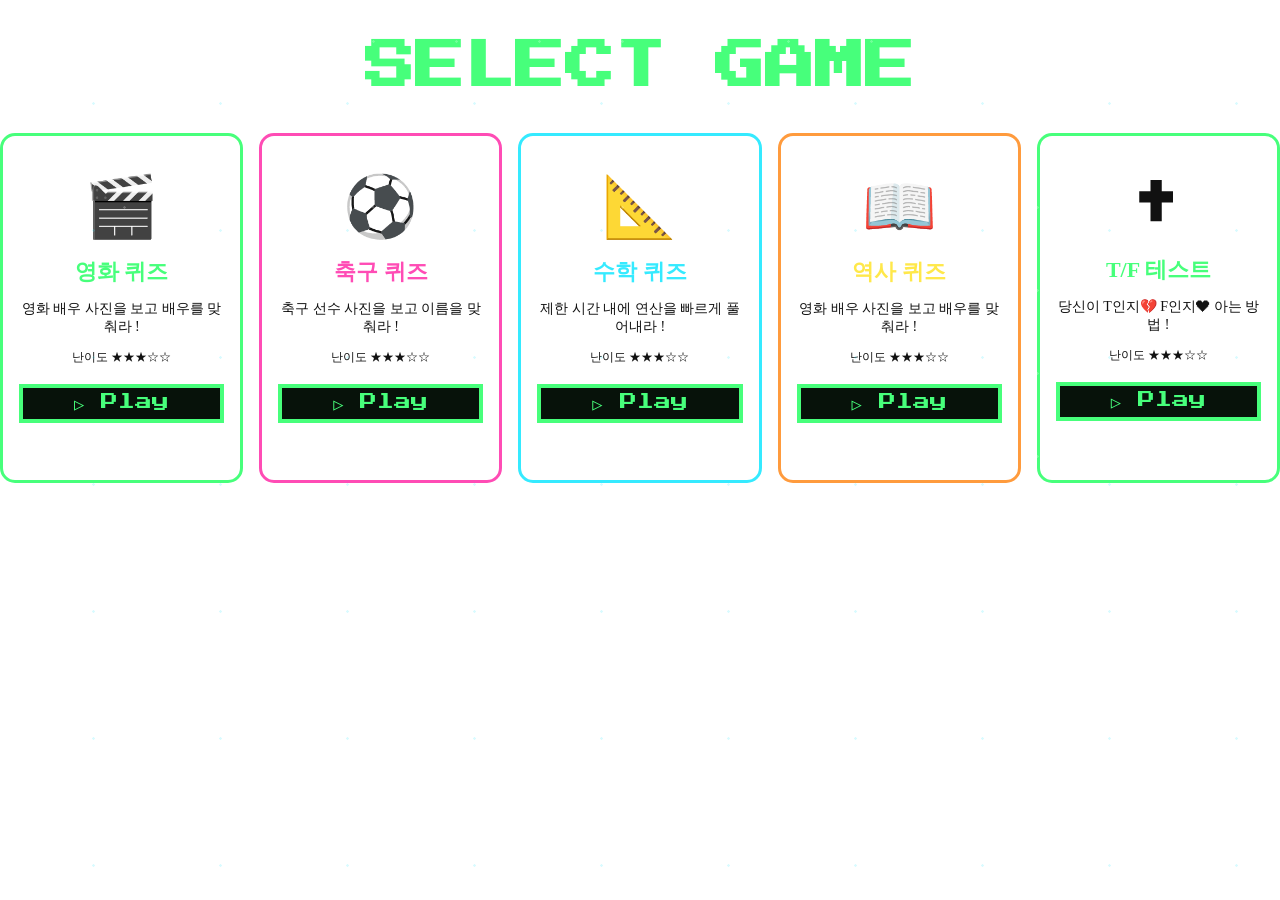
==== quiz-selection/index.html @ e146cbcf "Fix : 수학 화면 넘어가기" ====
<!DOCTYPE html>
<html lang="ko">
<head>
  <meta charset="UTF-8">
  <meta name="viewport" content="width=device-width, initial-scale=1.0">
  <link rel="stylesheet" href="style.css">
  <link rel="preconnect" href="https://fonts.googleapis.com">
  <link rel="preconnect" href="https://fonts.gstatic.com" crossorigin>
  <link href="https://fonts.googleapis.com/css2?family=Noto+Sans:ital,wght@0,100..900;1,100..900&family=Press+Start+2P&display=swap" rel="stylesheet">
</head>
<body>

            <!-- 퀴즈 고르는 섹션 -->


</section>
<section id = "quiz-section">

  <h2 class = "select-game">SELECT GAME</h2>


 <div class = "game-grid">
  <article class="Moviequiz-card">
   <div class = icon>🎬</div>
   <h3> 영화 퀴즈 </h3>
   <p> 영화 배우 사진을 보고 배우를 맞춰라 !</p>
   <div class = difficulty>난이도 ★★★☆☆</div>
   <br>
   <button class="play-button">▷ Play</button> 
   <!-- onclick으로 각각 문제들 연결 -->


 </article>


 <article class="Footballquiz-card">
  <div class = icon>⚽</div>
  <h3> 축구 퀴즈 </h3>
  <p> 축구 선수 사진을 보고 이름을 맞춰라 !</p>
  <div class = difficulty>난이도 ★★★☆☆</div>
  <br>
  <button class="play-button" data-link="quiz-football/football-quiz.html" >▷ Play</button>


 </article>
 <article class="Mathquiz-card">
  <div class = icon>📐</div>
  <h3> 수학 퀴즈 </h3>
  <p> 제한 시간 내에 연산을 빠르게 풀어내라 !</p>
  <div class = difficulty>난이도 ★★★☆☆</div>
  <br>
  <button class="play-button" data-link="math-quiz/math-quizs/math.html" >▷ Play</button>


 </article>
 <article class="Historyquiz-card">
  <div class = icon>📖</div>
  <h3> 역사 퀴즈 </h3>
  <p> 영화 배우 사진을 보고 배우를 맞춰라 !</p>
  <div class = difficulty>난이도 ★★★☆☆</div>
  <br>
  <button class="play-button">▷ Play</button>


 </article>

 <article class="Moviequiz-card">
  <div class = icon>✝</div>
  <h3> T/F 테스트 </h3>
  <p> 당신이 T인지💔 F인지❤ 아는 방법 !</p>
  <div class = difficulty>난이도 ★★★☆☆</div>
  <br>
  <button class="play-button">▷ Play</button>


 </article>

</div>

</section>



   
          
    <footer>
    </footer>
    <script src="script.js"></script>
</body>
</html>
---- quiz-selection/style.css ----
/* CSS 변수 (다크 모드 및 공통 스타일에 활용) */
:root {
  --bg-color: #ffffff;
  --text-color: #111111;
  --card-bg: #f9f9f9;
  --neon-green : #47ff7b;
  --neon-pink: #ff4cb5;
  --neon-cyan: #35eaff;
  --neon-yellow: #ffe84a;
  --neon-orange: #ff9b3d;

}



* {
  box-sizing : border-box;  
}

body {
  background-color: var(--bg-color);
  color: var(--text-color);
  margin: 0;
}

#quiz-section::before {
  content : "";
  position : absolute;
  inset : 0;
  background-image:
    radial-gradient(circle, rgba(255,255,255,.8) 1px, transparent 1.5px),
    radial-gradient(circle, rgba(53,234,255,.65) 1px, transparent 1.5px);
  background-size: 83px 83px, 127px 127px;
  background-position: 0 0, 30px 40px;
  opacity: .28;
  pointer-events : none; 
  /* ^^^ 배경 때문에 onclick이 막히는 걸 방지 */

}





/* 표지 아래 헤더 부분 */

.select-game {font-size:50px; text-align:center; color : var(--neon-green); font-family : "Press Start 2P", monospace;}

.game-grid { display: grid; grid-template-columns: repeat(5, minmax(0, 1fr)); gap: 16px; }

@media (max-width: 768px) {
  .game-grid {
    grid-template-columns: repeat(2, 1fr);
  }
}

.Moviequiz-card {
  --accent: var(--neon-green);
  min-height : 350px;
  display : flex;
  flex-direction : column;
  padding : 20px 16px;
  border : 3px solid var(--accent);
  border-radius : 15px;
  box-shadow : 0 0 0 rgba(0,0,0,0);
}

.Moviequiz-card:hover {
  transform : translateY(-10px);
}

.icon {
  font-size : 60px; 
  text-align : center; 
  padding : 15px;
}
.Moviequiz-card h3 { margin: 0 0 13px; text-align: center; color: #47ff7b; font-size: 22px; }
.Moviequiz-card p { margin: 0 0 13px; text-align: center;  font-size: 14px; }
.difficulty {font-size : 12px; text-align : center;}
.play-button {font-size : 17px; padding : 5px; border : 4px solid #47ff7b; background-color : #07120a; color : #47ff7b; font-family : "Press Start 2P", monospace;}

.Footballquiz-card {
  --accent: var(--neon-pink);
  min-height : 350px;
  display : flex;
  flex-direction : column;
  padding : 20px 16px;
  border : 3px solid var(--accent);
  border-radius : 15px;
  box-shadow : 0 0 0 rgba(0,0,0,0);
}

.Footballquiz-card:hover {
  transform : translateY(-10px);
}

.Footballquiz-card h3 { margin: 0 0 13px; text-align: center; color: #ff4cb5; font-size: 22px; }
.Footballquiz-card p { margin: 0 0 13px; text-align: center;  font-size: 14px; }
.difficulty {font-size : 12px; text-align : center;}

.Mathquiz-card {
  --accent: var(--neon-cyan);
  min-height : 350px;
  display : flex;
  flex-direction : column;
  padding : 20px 16px;
  border : 3px solid var(--accent);
  border-radius : 15px;
  box-shadow : 0 0 0 rgba(0,0,0,0);
}

.Mathquiz-card:hover {
  transform : translateY(-10px);
}

.Mathquiz-card h3 { margin: 0 0 13px; text-align: center; color:  #35eaff; font-size: 22px; }
.Mathquiz-card p { margin: 0 0 13px; text-align: center;  font-size: 14px; }
.difficulty {font-size : 12px; text-align : center;}

.Historyquiz-card {
  --accent: var(--neon-orange);
  min-height : 350px;
  display : flex;
  flex-direction : column;
  padding : 20px 16px;
  border : 3px solid var(--accent);
  border-radius : 15px;
  box-shadow : 0 0 0 rgba(0,0,0,0);
}

.Historyquiz-card:hover {
  transform : translateY(-10px);
}

.Historyquiz-card h3 { margin: 0 0 13px; text-align: center; color: #ffe84a;font-size: 22px; }
.Historyquiz-card p { margin: 0 0 13px; text-align: center;  font-size: 14px; }
.difficulty {font-size : 12px; text-align : center;}


@media (prefers-color-scheme: dark) {
  :root {
      --bg-color: #121212;
      --text-color: #f1f1f1;
      --card-bg: #1e1e1e;
  }
}
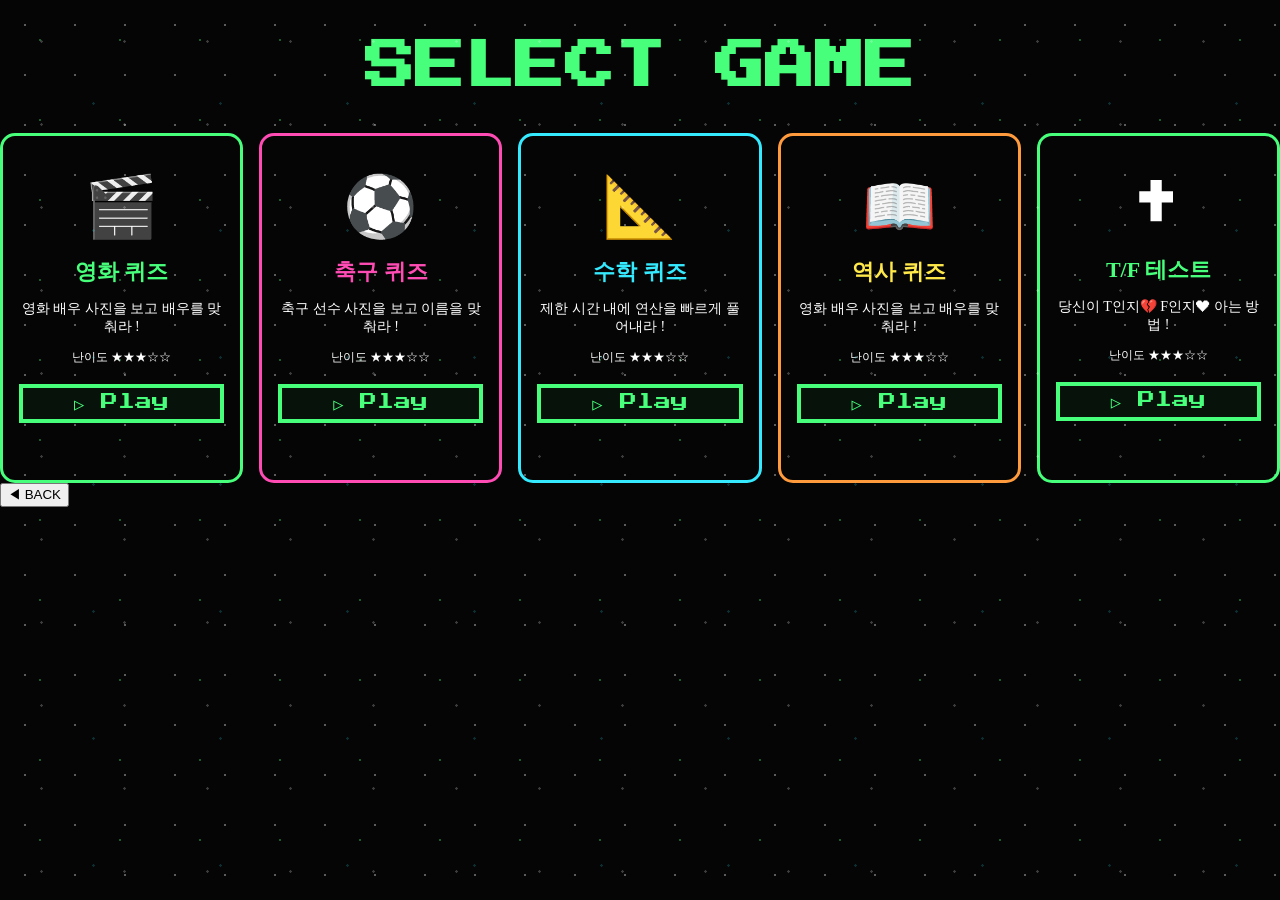
==== commit 97159ad6: "Feat : 퀴즈 섹션 뒤로 가기 추가" ====
--- a/quiz-selection/index.html
+++ b/quiz-selection/index.html
@@ -79,12 +79,15 @@
 
 </section>
 
-
+<button class = "back-button" onclick="movePage('../index.html')">
+  ◀ BACK
+</button>
 
    
           
     <footer>
     </footer>
     <script src="script.js"></script>
+    <script src="button-mechanism.js"></script>
 </body>
 </html>
--- a/quiz-selection/style.css
+++ b/quiz-selection/style.css
@@ -38,6 +38,48 @@
 
 }
 
+
+body {
+  background-color : #050505;
+  color : white;
+  overflow-x: hidden;
+
+}
+
+body::before {
+  content : "";
+  position : fixed;
+  top : 0;
+  left : 0;
+
+  width : 100%;
+  height : 200%;
+  
+  background-image : 
+    radial-gradient(white 1px, transparent 1px),
+    radial-gradient(#47ff7b 1px, transparent 1px);
+
+  background-size : 50px 50px, 80px 80px;
+
+  animation : starMove 15s linear infinite;
+
+  opacity : 0.35;
+
+  pointer-events : none;
+
+  z-index : -1;
+}
+
+@keyframes starMove {
+  from {
+    transform : translateY(-50%);
+
+  }
+
+  to {
+    transform : translateY(0);
+  }
+}
 
 
 
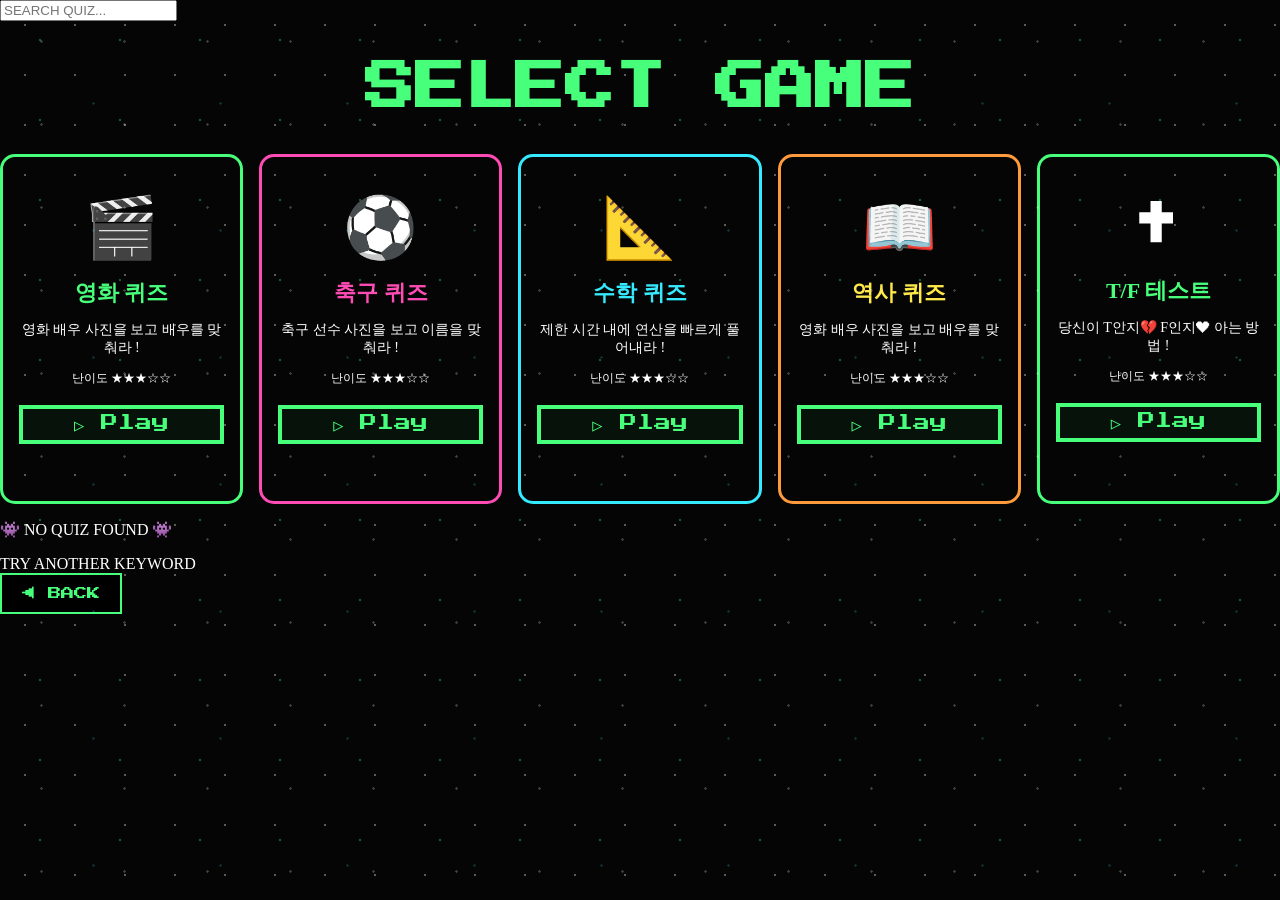
==== commit e4fe351e: "Feat : 검색 기능 추가 html" ====
--- a/quiz-selection/index.html
+++ b/quiz-selection/index.html
@@ -10,17 +10,24 @@
 </head>
 <body>
 
+<!-- 퀴즈 검색 버튼 -->
+
+<div class = "search-box">
+  <input type="text" id="quiz-search" placeholder ="SEARCH QUIZ...">
+</div>
+
+
             <!-- 퀴즈 고르는 섹션 -->
 
 
-</section>
-<section id = "quiz-section">
+
+<section id = "quiz-section"> 
 
   <h2 class = "select-game">SELECT GAME</h2>
 
 
  <div class = "game-grid">
-  <article class="Moviequiz-card">
+  <article class="Moviequiz-card quiz-card">
    <div class = icon>🎬</div>
    <h3> 영화 퀴즈 </h3>
    <p> 영화 배우 사진을 보고 배우를 맞춰라 !</p>
@@ -33,7 +40,7 @@
  </article>
 
 
- <article class="Footballquiz-card">
+ <article class="Footballquiz-card quiz-card">
   <div class = icon>⚽</div>
   <h3> 축구 퀴즈 </h3>
   <p> 축구 선수 사진을 보고 이름을 맞춰라 !</p>
@@ -43,7 +50,7 @@
 
 
  </article>
- <article class="Mathquiz-card">
+ <article class="Mathquiz-card quiz-card">
   <div class = icon>📐</div>
   <h3> 수학 퀴즈 </h3>
   <p> 제한 시간 내에 연산을 빠르게 풀어내라 !</p>
@@ -53,7 +60,7 @@
 
 
  </article>
- <article class="Historyquiz-card">
+ <article class="Historyquiz-card quiz-card">
   <div class = icon>📖</div>
   <h3> 역사 퀴즈 </h3>
   <p> 영화 배우 사진을 보고 배우를 맞춰라 !</p>
@@ -64,7 +71,7 @@
 
  </article>
 
- <article class="Moviequiz-card">
+ <article class="Moviequiz-card quiz-card">
   <div class = icon>✝</div>
   <h3> T/F 테스트 </h3>
   <p> 당신이 T인지💔 F인지❤ 아는 방법 !</p>
@@ -75,6 +82,11 @@
 
  </article>
 
+</div>
+<!-- 검색 결과가 없을 때 -->
+<div id="no-result">
+  <p>👾 NO QUIZ FOUND 👾</p>
+  <span>TRY ANOTHER KEYWORD</span>
 </div>
 
 </section>
@@ -87,7 +99,7 @@
           
     <footer>
     </footer>
-    <script src="script.js"></script>
+    <script src="./script.js"></script>
     <script src="button-mechanism.js"></script>
 </body>
 </html>
--- a/quiz-selection/style.css
+++ b/quiz-selection/style.css
@@ -81,7 +81,28 @@
   }
 }
 
-
+.back-button {
+  padding: 12px 20px;
+
+  background-color: black;
+  color: #47ff7b;
+
+  border: 2px solid #47ff7b;
+
+  font-family: "Press Start 2P", monospace;
+
+  cursor: pointer;
+
+  transition: 0.2s;
+}
+
+.back-button:hover {
+  box-shadow:
+    0 0 10px #47ff7b,
+    0 0 20px #47ff7b;
+
+  transform: translateX(-5px);
+}
 
 
 /* 표지 아래 헤더 부분 */
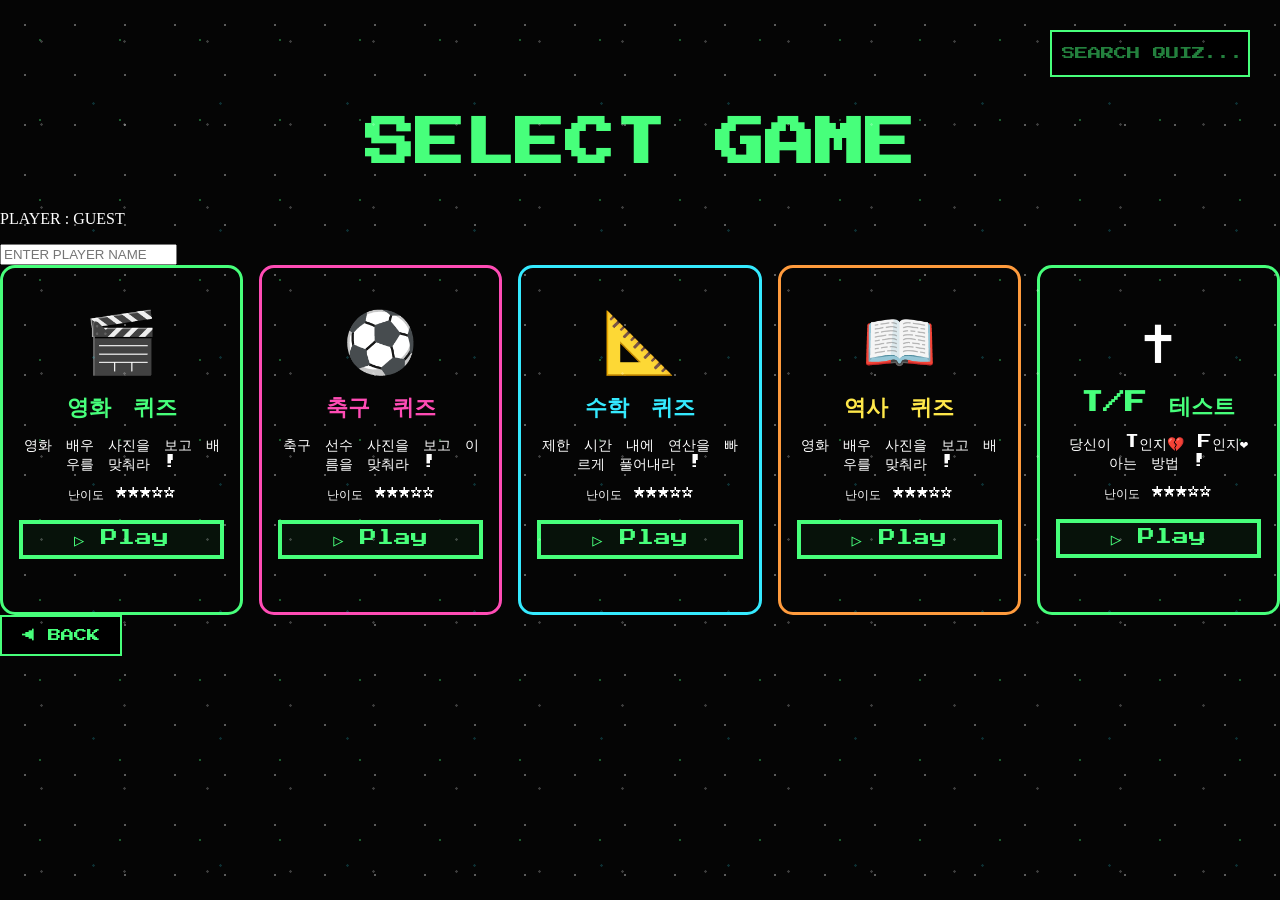
==== commit 04e01ed7: "Fix : 로그인 유저 넣기" ====
--- a/quiz-selection/index.html
+++ b/quiz-selection/index.html
@@ -17,6 +17,8 @@
 </div>
 
 
+
+
             <!-- 퀴즈 고르는 섹션 -->
 
 
@@ -25,6 +27,22 @@
 
   <h2 class = "select-game">SELECT GAME</h2>
 
+
+  <div class="player-login">
+
+    <p id="player-name">
+      PLAYER : GUEST
+    </p>
+  
+    <input
+      type="text"
+      id="nickname"
+      maxlength="10"
+      placeholder="ENTER PLAYER NAME"
+      autocomplete="off"
+    >
+  
+  </div>
 
  <div class = "game-grid">
   <article class="Moviequiz-card quiz-card">
@@ -99,6 +117,7 @@
           
     <footer>
     </footer>
+    <script src="../user-storage/user-storage.js"></script>
     <script src="./script.js"></script>
     <script src="button-mechanism.js"></script>
 </body>
--- a/quiz-selection/style.css
+++ b/quiz-selection/style.css
@@ -81,6 +81,57 @@
   }
 }
 
+/* 검색 기능 */
+
+.search-box {
+  display: flex;
+  justify-content: right;
+
+  margin: 30px 0;
+}
+
+#quiz-search {
+  width: 200px;
+
+  margin : 0px 30px 0px 0px;
+  padding: 15px 10px;
+  
+
+  background-color: black;
+  color: #47ff7b;
+
+  border: 2px solid #47ff7b;
+
+  font-family: "Press Start 2P", monospace;
+
+  outline: none;
+}
+
+#quiz-search::placeholder {
+  color: #47ff7b;
+  opacity: 0.5;
+}
+
+#quiz-search:focus {
+  box-shadow:
+    0 0 10px #47ff7b,
+    0 0 20px #47ff7b;
+}
+
+#no-result {
+  display : none;
+
+  text-align : center;
+  margin : 50px 0;
+
+  color : #47ff7b;
+
+  font-family: "Press Start 2P", monospace;
+  font-size: 18px;
+}
+
+
+/* 뒤로 가기 버튼 */
 .back-button {
   padding: 12px 20px;
 
@@ -104,6 +155,19 @@
   transform: translateX(-5px);
 }
 
+.player-register {
+  padding: 12px 20px;
+
+  color: #47ff7b;
+
+  /* border: 2px solid #47ff7b; */
+
+  font-family: "Press Start 2P", monospace;
+
+  cursor: pointer;
+
+  transition: 0.2s;
+}
 
 /* 표지 아래 헤더 부분 */
 
@@ -126,6 +190,8 @@
   border : 3px solid var(--accent);
   border-radius : 15px;
   box-shadow : 0 0 0 rgba(0,0,0,0);
+  font-family: "Press Start 2P", monospace;
+  color : white;
 }
 
 .Moviequiz-card:hover {
@@ -151,6 +217,8 @@
   border : 3px solid var(--accent);
   border-radius : 15px;
   box-shadow : 0 0 0 rgba(0,0,0,0);
+  font-family: "Press Start 2P", monospace;
+  color : white;
 }
 
 .Footballquiz-card:hover {
@@ -170,6 +238,9 @@
   border : 3px solid var(--accent);
   border-radius : 15px;
   box-shadow : 0 0 0 rgba(0,0,0,0);
+  font-family: "Press Start 2P", monospace;
+  color : white;
+
 }
 
 .Mathquiz-card:hover {
@@ -189,6 +260,9 @@
   border : 3px solid var(--accent);
   border-radius : 15px;
   box-shadow : 0 0 0 rgba(0,0,0,0);
+  font-family: "Press Start 2P", monospace;
+  color : white;
+
 }
 
 .Historyquiz-card:hover {
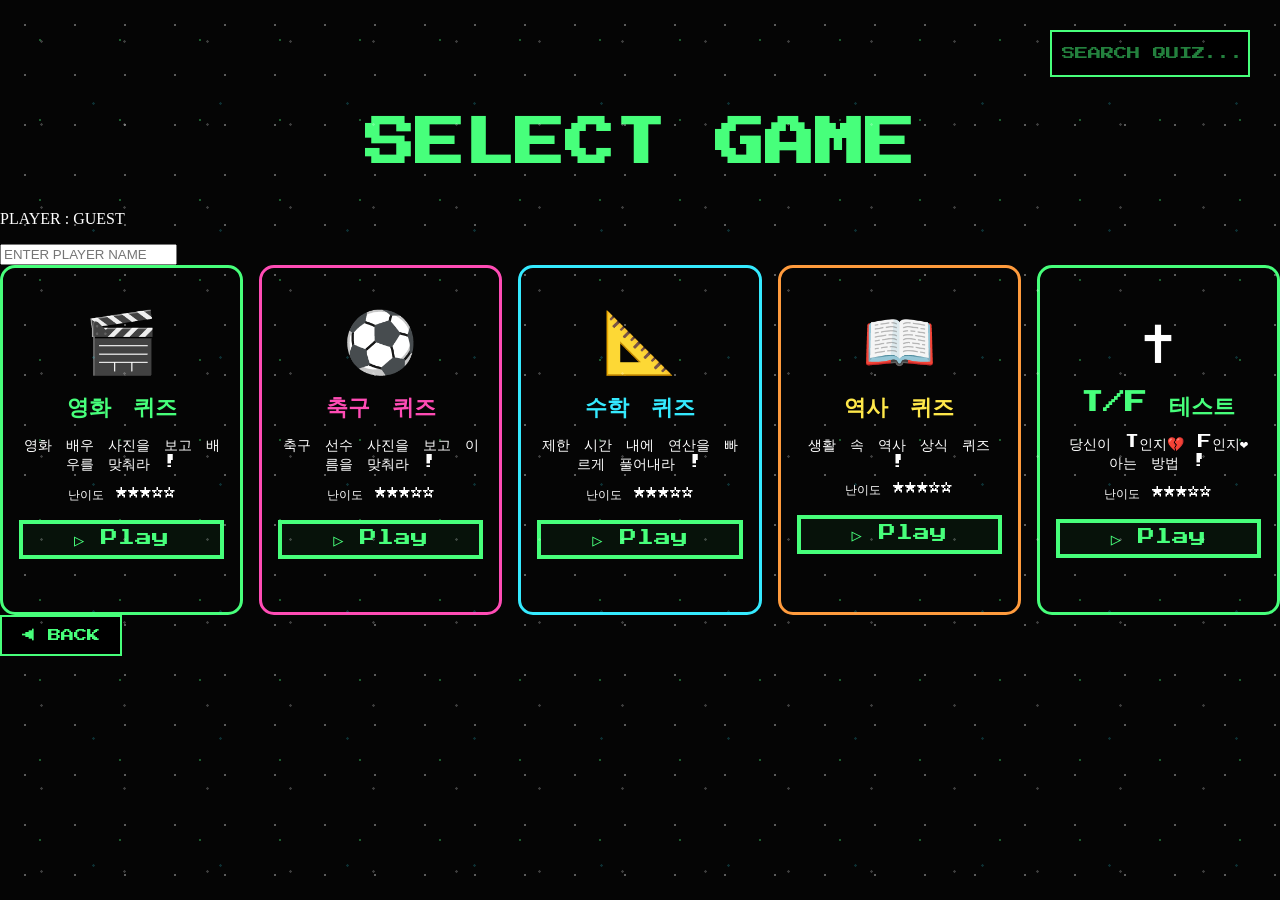
==== commit 161c481e: "Add history quiz: 생활 속 역사 상식 퀴즈" ====
--- a/quiz-selection/index.html
+++ b/quiz-selection/index.html
@@ -51,7 +51,7 @@
    <p> 영화 배우 사진을 보고 배우를 맞춰라 !</p>
    <div class = difficulty>난이도 ★★★☆☆</div>
    <br>
-   <button class="play-button">▷ Play</button> 
+   <button class="play-button" data-link="quiz-movie/movie-quiz.html">▷ Play</button> 
    <!-- onclick으로 각각 문제들 연결 -->
 
 
@@ -81,10 +81,10 @@
  <article class="Historyquiz-card quiz-card">
   <div class = icon>📖</div>
   <h3> 역사 퀴즈 </h3>
-  <p> 영화 배우 사진을 보고 배우를 맞춰라 !</p>
+  <p> 생활 속 역사 상식 퀴즈 !</p>
   <div class = difficulty>난이도 ★★★☆☆</div>
   <br>
-  <button class="play-button">▷ Play</button>
+  <button class="play-button" data-link="quiz-history/index.html" >▷ Play</button>
 
 
  </article>
@@ -117,7 +117,7 @@
           
     <footer>
     </footer>
-    <script src="../user-storage/user-storage.js"></script>
+    <script src="./user-storage/user-storage.js"></script>
     <script src="./script.js"></script>
     <script src="button-mechanism.js"></script>
 </body>
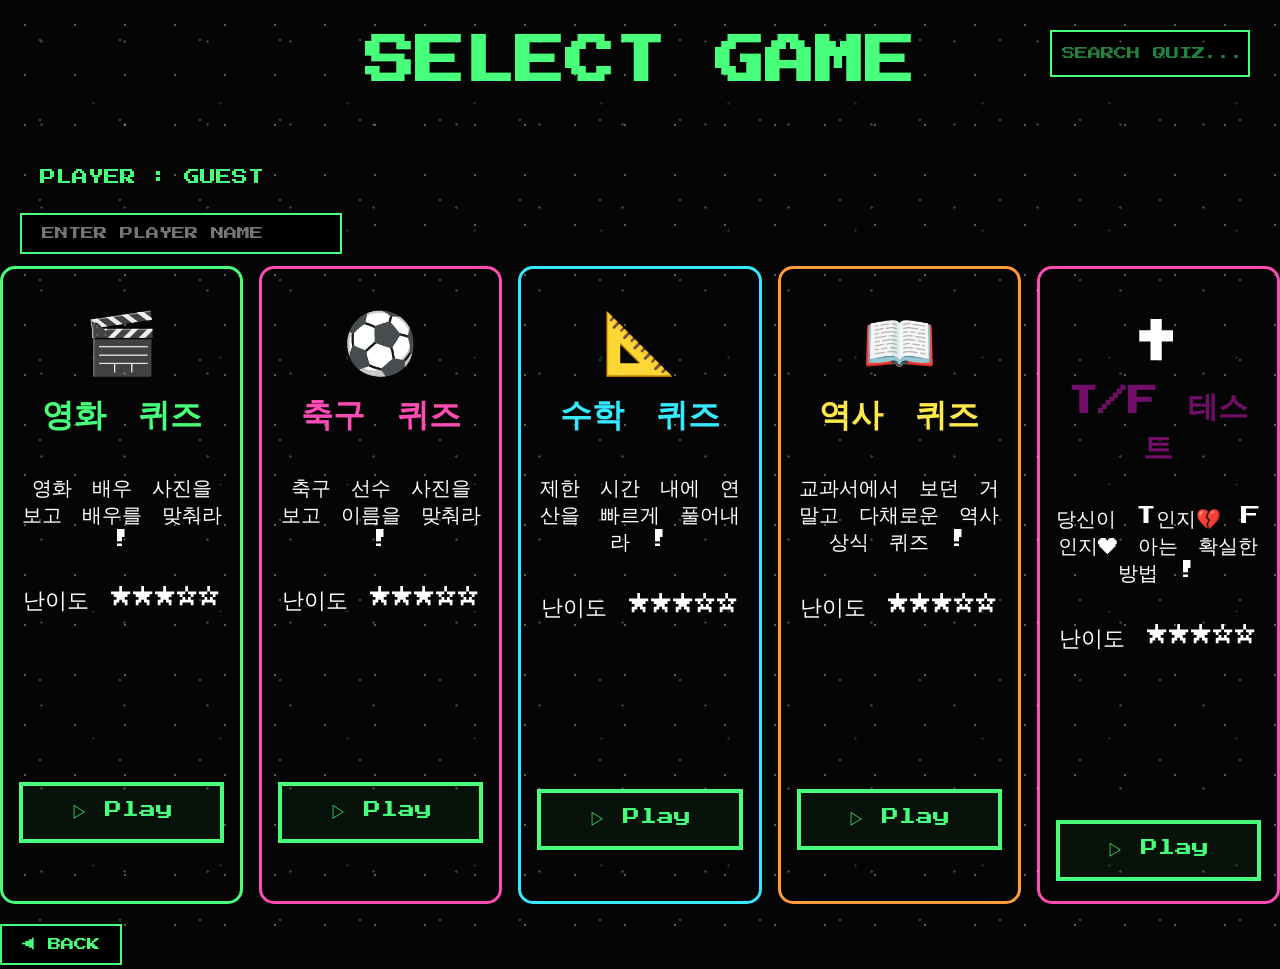
==== commit b3a9377b: "Feat : 디테일하게 디자인 다듬기" ====
--- a/quiz-selection/index.html
+++ b/quiz-selection/index.html
@@ -60,8 +60,8 @@
 
  <article class="Footballquiz-card quiz-card">
   <div class = icon>⚽</div>
-  <h3> 축구 퀴즈 </h3>
-  <p> 축구 선수 사진을 보고 이름을 맞춰라 !</p>
+  <h3 class = "titles"> 축구 퀴즈 </h3>
+  <p class = "details"> 축구 선수 사진을 보고 이름을 맞춰라 !</p>
   <div class = difficulty>난이도 ★★★☆☆</div>
   <br>
   <button class="play-button" data-link="quiz-football/football-quiz.html" >▷ Play</button>
@@ -81,7 +81,7 @@
  <article class="Historyquiz-card quiz-card">
   <div class = icon>📖</div>
   <h3> 역사 퀴즈 </h3>
-  <p> 생활 속 역사 상식 퀴즈 !</p>
+  <p> 교과서에서 보던 거 말고 다채로운 역사 상식 퀴즈 !</p>
   <div class = difficulty>난이도 ★★★☆☆</div>
   <br>
   <button class="play-button" data-link="quiz-history/index.html" >▷ Play</button>
@@ -89,13 +89,13 @@
 
  </article>
 
- <article class="Moviequiz-card quiz-card">
+ <article class="TFquiz-card quiz-card">
   <div class = icon>✝</div>
   <h3> T/F 테스트 </h3>
-  <p> 당신이 T인지💔 F인지❤ 아는 방법 !</p>
+  <p> 당신이 T인지💔 F인지❤ 아는 확실한 방법 !</p>
   <div class = difficulty>난이도 ★★★☆☆</div>
   <br>
-  <button class="play-button">▷ Play</button>
+  <button class="play-button" data-link="quiz-tf/tf-quiz.html">▷ Play</button>
 
 
  </article>
@@ -121,4 +121,4 @@
     <script src="./script.js"></script>
     <script src="button-mechanism.js"></script>
 </body>
-</html>+</html>
--- a/quiz-selection/style.css
+++ b/quiz-selection/style.css
@@ -130,6 +130,48 @@
   font-size: 18px;
 }
 
+.player-login {
+  padding: 12px 20px;
+
+  color: #47ff7b;
+  
+
+  font-family: "Press Start 2P", monospace;
+
+  cursor: pointer;
+
+  transition: 0.2s;
+}
+
+#player-name {
+  padding: 12px 20px;
+
+  color: #47ff7b;
+
+  font-family: "Press Start 2P", monospace;
+
+  cursor: pointer;
+
+  transition: 0.2s;
+
+}
+
+#nickname {
+  padding: 12px 20px;
+
+  background-color: black;
+  color: #47ff7b;
+
+  border: 2px solid #47ff7b;
+
+
+  font-family: "Press Start 2P", monospace;
+
+  cursor: pointer;
+
+  transition: 0.2s;
+}
+
 
 /* 뒤로 가기 버튼 */
 .back-button {
@@ -145,6 +187,8 @@
   cursor: pointer;
 
   transition: 0.2s;
+
+  margin-top : 20px;
 }
 
 .back-button:hover {
@@ -171,7 +215,7 @@
 
 /* 표지 아래 헤더 부분 */
 
-.select-game {font-size:50px; text-align:center; color : var(--neon-green); font-family : "Press Start 2P", monospace;}
+.select-game {font-size:50px; text-align:center; color : var(--neon-green); font-family : "Press Start 2P", monospace; margin-top : -70px;}
 
 .game-grid { display: grid; grid-template-columns: repeat(5, minmax(0, 1fr)); gap: 16px; }
 
@@ -183,7 +227,7 @@
 
 .Moviequiz-card {
   --accent: var(--neon-green);
-  min-height : 350px;
+  min-height : 60vh;
   display : flex;
   flex-direction : column;
   padding : 20px 16px;
@@ -203,10 +247,18 @@
   text-align : center; 
   padding : 15px;
 }
-.Moviequiz-card h3 { margin: 0 0 13px; text-align: center; color: #47ff7b; font-size: 22px; }
-.Moviequiz-card p { margin: 0 0 13px; text-align: center;  font-size: 14px; }
-.difficulty {font-size : 12px; text-align : center;}
-.play-button {font-size : 17px; padding : 5px; border : 4px solid #47ff7b; background-color : #07120a; color : #47ff7b; font-family : "Press Start 2P", monospace;}
+.Moviequiz-card h3 { margin: 0 0 13px; text-align: center; color: #47ff7b; font-size: 32px; }
+.Moviequiz-card p { margin: 0 0 13px; text-align: center;  font-size: 20px; margin-top : 24px;}
+.difficulty {font-size : 22px; text-align : center; margin-top : 24px;}
+.play-button {
+  font-size : 17px; 
+  padding : 15px; 
+  border : 4px solid #47ff7b; 
+  background-color : #07120a; 
+  color : #47ff7b; 
+  font-family : "Press Start 2P", monospace;
+  margin-top : 150px;
+}
 
 .Footballquiz-card {
   --accent: var(--neon-pink);
@@ -225,9 +277,8 @@
   transform : translateY(-10px);
 }
 
-.Footballquiz-card h3 { margin: 0 0 13px; text-align: center; color: #ff4cb5; font-size: 22px; }
-.Footballquiz-card p { margin: 0 0 13px; text-align: center;  font-size: 14px; }
-.difficulty {font-size : 12px; text-align : center;}
+.Footballquiz-card h3 { margin: 0 0 13px; text-align: center; color: #ff4cb5; font-size: 32px; }
+.Footballquiz-card p { margin: 0 0 13px; text-align: center;  font-size: 20px; margin-top : 24px;}
 
 .Mathquiz-card {
   --accent: var(--neon-cyan);
@@ -247,9 +298,8 @@
   transform : translateY(-10px);
 }
 
-.Mathquiz-card h3 { margin: 0 0 13px; text-align: center; color:  #35eaff; font-size: 22px; }
-.Mathquiz-card p { margin: 0 0 13px; text-align: center;  font-size: 14px; }
-.difficulty {font-size : 12px; text-align : center;}
+.Mathquiz-card h3 { margin: 0 0 13px; text-align: center; color:  #35eaff; font-size: 32px; }
+.Mathquiz-card p { margin: 0 0 13px; text-align: center;  font-size: 20px; margin-top : 24px;}
 
 .Historyquiz-card {
   --accent: var(--neon-orange);
@@ -265,13 +315,33 @@
 
 }
 
+
 .Historyquiz-card:hover {
   transform : translateY(-10px);
 }
 
-.Historyquiz-card h3 { margin: 0 0 13px; text-align: center; color: #ffe84a;font-size: 22px; }
-.Historyquiz-card p { margin: 0 0 13px; text-align: center;  font-size: 14px; }
-.difficulty {font-size : 12px; text-align : center;}
+.Historyquiz-card h3 { margin: 0 0 13px; text-align: center; color: #ffe84a;font-size: 32px; }
+.Historyquiz-card p { margin: 0 0 13px; text-align: center;  font-size: 20px; margin-top : 24px;}
+
+.TFquiz-card {
+  --accent: var(--neon-pink);
+  min-height : 350px;
+  display : flex;
+  flex-direction : column;
+  padding : 20px 16px;
+  border : 3px solid var(--accent);
+  border-radius : 15px;
+  box-shadow : 0 0 0 rgba(0,0,0,0);
+  font-family: "Press Start 2P", monospace;
+  color : white;
+}
+
+.TFquiz-card:hover {
+  transform : translateY(-10px);
+}
+
+.TFquiz-card h3 { margin: 0 0 13px; text-align: center; color:  #720e6a; font-size: 30px; }
+.TFquiz-card p { margin: 0 0 13px; text-align: center;  font-size: 20px; margin-top : 24px;}
 
 
 @media (prefers-color-scheme: dark) {
